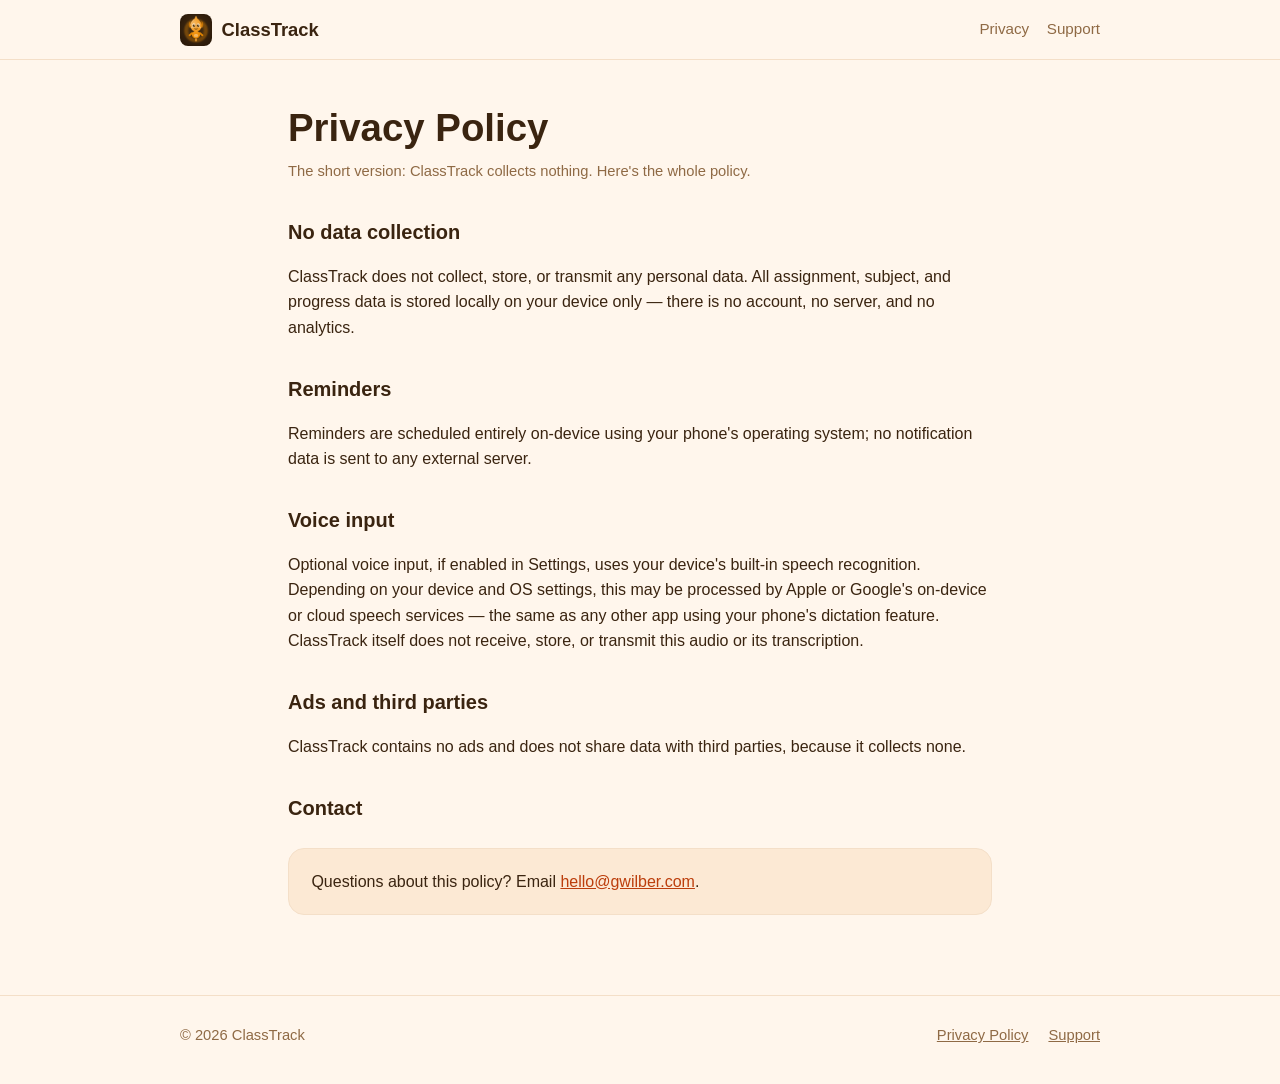
==== privacy.html @ 92e97fb7 "Build ClassTrack marketing site: home, privacy, and support pages Plain static site with no build st" ====
<!DOCTYPE html>
<html lang="en">
<head>
  <meta charset="utf-8">
  <meta name="viewport" content="width=device-width, initial-scale=1">
  <title>Privacy Policy — ClassTrack</title>
  <meta name="description" content="ClassTrack's privacy policy: no data collection, no account, no server. Everything stays on your device.">
  <link rel="icon" href="assets/favicon.png" type="image/png">
  <link rel="stylesheet" href="css/style.css">
</head>
<body>

  <header class="site-header">
    <div class="wrap">
      <a class="brand" href="index.html">
        <img src="assets/favicon.png" alt="" width="32" height="32">
        ClassTrack
      </a>
      <nav aria-label="Site">
        <a href="privacy.html" aria-current="page">Privacy</a>
        <a href="support.html">Support</a>
      </nav>
    </div>
  </header>

  <main class="page wrap">
    <h1>Privacy Policy</h1>
    <p class="updated">The short version: ClassTrack collects nothing. Here's the whole policy.</p>

    <h2>No data collection</h2>
    <p>ClassTrack does not collect, store, or transmit any personal data. All assignment, subject, and progress data is stored locally on your device only — there is no account, no server, and no analytics.</p>

    <h2>Reminders</h2>
    <p>Reminders are scheduled entirely on-device using your phone's operating system; no notification data is sent to any external server.</p>

    <h2>Voice input</h2>
    <p>Optional voice input, if enabled in Settings, uses your device's built-in speech recognition. Depending on your device and OS settings, this may be processed by Apple or Google's on-device or cloud speech services — the same as any other app using your phone's dictation feature. ClassTrack itself does not receive, store, or transmit this audio or its transcription.</p>

    <h2>Ads and third parties</h2>
    <p>ClassTrack contains no ads and does not share data with third parties, because it collects none.</p>

    <h2>Contact</h2>
    <div class="contact-card">
      <!-- TODO: confirm contact email -->
      <p>Questions about this policy? Email <a href="mailto:hello@gwilber.com">hello@gwilber.com</a>.</p>
    </div>
  </main>

  <footer class="site-footer">
    <div class="wrap">
      <span>© 2026 ClassTrack</span>
      <nav aria-label="Footer">
        <a href="privacy.html">Privacy Policy</a>
        <a href="support.html">Support</a>
      </nav>
    </div>
  </footer>

</body>
</html>
---- css/style.css ----
/* ClassTrack marketing site — Ember palette, mirrored from the app's
   src/theme/palettes.ts (emberLight / emberDark). Keep tokens in sync. */

:root {
  --bg: #FFF6EC;
  --card: #FFFFFF;
  --border: #F4DFC8;
  --text: #3A2410;
  --text-muted: #8F6A45;
  --primary: #D9480F;
  --primary-text: #FFFFFF;
  /* Darker Ember shade for small text and buttons: #D9480F is only ~4.3:1
     on white/cream, this holds >=4.5:1 (WCAG AA) on every light surface. */
  --accent-strong: #BC3E0C;
  --highlight: #FCE9D4;
  --spark: #F08C00;
  color-scheme: light dark;
}

@media (prefers-color-scheme: dark) {
  :root {
    --bg: #251507;
    --card: #31200F;
    --border: #4E351D;
    --text: #F9ECDD;
    --text-muted: #C89F73;
    --primary: #FF922B;
    --primary-text: #331602;
    --accent-strong: #FF922B;
    --highlight: #4A3115;
    --spark: #FFC94D;
  }
}

* {
  box-sizing: border-box;
}

body {
  margin: 0;
  background: var(--bg);
  color: var(--text);
  font-family: -apple-system, BlinkMacSystemFont, "Segoe UI", Roboto,
    "Helvetica Neue", Arial, sans-serif;
  line-height: 1.6;
  -webkit-font-smoothing: antialiased;
}

img {
  max-width: 100%;
  height: auto;
}

a {
  color: var(--accent-strong);
}

.wrap {
  max-width: 60rem;
  margin: 0 auto;
  padding: 0 1.25rem;
}

/* ---------- Header ---------- */

.site-header {
  border-bottom: 1px solid var(--border);
}

.site-header .wrap {
  display: flex;
  align-items: center;
  gap: 0.6rem;
  padding-top: 0.85rem;
  padding-bottom: 0.85rem;
}

.site-header .brand {
  display: flex;
  align-items: center;
  gap: 0.6rem;
  font-weight: 700;
  font-size: 1.15rem;
  color: var(--text);
  text-decoration: none;
  margin-right: auto;
}

.site-header .brand img {
  width: 2rem;
  height: 2rem;
  border-radius: 0.5rem;
}

.site-header nav {
  display: flex;
  gap: 1.1rem;
}

.site-header nav a {
  color: var(--text-muted);
  text-decoration: none;
  font-size: 0.95rem;
}

.site-header nav a:hover,
.site-header nav a:focus-visible {
  color: var(--accent-strong);
  text-decoration: underline;
}

/* ---------- Hero ---------- */

.hero {
  text-align: center;
  padding: 3.5rem 0 3rem;
}

.hero img {
  width: min(16rem, 60vw);
}

.hero h1 {
  font-size: clamp(1.9rem, 5vw, 3rem);
  line-height: 1.2;
  margin: 1.25rem auto 0.75rem;
  max-width: 22ch;
}

.hero .tagline {
  font-size: clamp(1.05rem, 2.5vw, 1.25rem);
  color: var(--text-muted);
  max-width: 42ch;
  margin: 0 auto 1.75rem;
}

.accent {
  color: var(--primary);
}

/* ---------- Store badges ---------- */

.store-badges {
  display: flex;
  flex-wrap: wrap;
  justify-content: center;
  gap: 0.75rem;
}

.store-badge {
  display: inline-flex;
  flex-direction: column;
  align-items: flex-start;
  border: 1px solid var(--border);
  background: var(--card);
  border-radius: 0.75rem;
  padding: 0.55rem 1.1rem;
  text-align: left;
  line-height: 1.3;
}

.store-badge .store {
  font-weight: 700;
}

.store-badge .soon {
  font-size: 0.78rem;
  font-weight: 700;
  text-transform: uppercase;
  letter-spacing: 0.04em;
  color: var(--accent-strong);
}

/* ---------- Sections ---------- */

section {
  padding: 2.75rem 0;
}

section h2 {
  font-size: clamp(1.5rem, 4vw, 2rem);
  line-height: 1.25;
  margin: 0 0 0.5rem;
}

section .lede {
  color: var(--text-muted);
  max-width: 55ch;
  margin: 0 0 1.75rem;
}

.section-center {
  text-align: center;
}

.section-center .lede {
  margin-left: auto;
  margin-right: auto;
}

/* ---------- Privacy banner ---------- */

.privacy-banner {
  background: var(--highlight);
  border-top: 1px solid var(--border);
  border-bottom: 1px solid var(--border);
  text-align: center;
}

.privacy-banner h2,
.privacy-banner .lede {
  margin-left: auto;
  margin-right: auto;
}

.privacy-banner .lede {
  color: var(--text);
  margin-bottom: 1.25rem;
}

.privacy-points {
  list-style: none;
  margin: 0 0 1.5rem;
  padding: 0;
  display: flex;
  flex-wrap: wrap;
  justify-content: center;
  gap: 0.6rem;
}

.privacy-points li {
  background: var(--card);
  border: 1px solid var(--border);
  border-radius: 999px;
  padding: 0.35rem 1rem;
  font-size: 0.95rem;
  font-weight: 600;
}

/* ---------- Feature cards ---------- */

.features {
  display: grid;
  grid-template-columns: repeat(auto-fit, minmax(15rem, 1fr));
  gap: 1rem;
}

.feature {
  background: var(--card);
  border: 1px solid var(--border);
  border-radius: 1rem;
  padding: 1.4rem 1.3rem;
}

.feature .emoji {
  font-size: 1.7rem;
  display: block;
  margin-bottom: 0.5rem;
}

.feature h3 {
  margin: 0 0 0.4rem;
  font-size: 1.1rem;
}

.feature p {
  margin: 0;
  color: var(--text-muted);
  font-size: 0.97rem;
}

/* ---------- Buttons ---------- */

.button {
  display: inline-block;
  background: var(--accent-strong);
  color: var(--primary-text);
  font-weight: 700;
  text-decoration: none;
  border-radius: 0.75rem;
  padding: 0.7rem 1.4rem;
}

.button:hover,
.button:focus-visible {
  filter: brightness(1.08);
}

/* ---------- Footer ---------- */

.site-footer {
  border-top: 1px solid var(--border);
  padding: 1.75rem 0 2.25rem;
  color: var(--text-muted);
  font-size: 0.92rem;
}

.site-footer .wrap {
  display: flex;
  flex-wrap: wrap;
  align-items: center;
  gap: 0.5rem 1.5rem;
}

.site-footer nav {
  display: flex;
  gap: 1.25rem;
  margin-left: auto;
}

.site-footer a {
  color: var(--text-muted);
}

.site-footer a:hover,
.site-footer a:focus-visible {
  color: var(--accent-strong);
}

/* ---------- Inner pages (privacy / support) ---------- */

.page {
  padding: 2.75rem 0 3.5rem;
  max-width: 44rem;
}

.page h1 {
  font-size: clamp(1.7rem, 4.5vw, 2.4rem);
  line-height: 1.25;
  margin: 0 0 0.5rem;
}

.page .updated {
  color: var(--text-muted);
  font-size: 0.92rem;
  margin: 0 0 2rem;
}

.page h2 {
  font-size: 1.25rem;
  margin: 2rem 0 0.5rem;
}

.page p,
.page li {
  color: var(--text);
}

.contact-card {
  background: var(--highlight);
  border: 1px solid var(--border);
  border-radius: 1rem;
  padding: 1.25rem 1.4rem;
  margin: 1.5rem 0;
}

.contact-card p {
  margin: 0;
}

details {
  border: 1px solid var(--border);
  border-radius: 0.75rem;
  background: var(--card);
  padding: 0.75rem 1.1rem;
  margin: 0 0 0.75rem;
}

details summary {
  font-weight: 600;
  cursor: pointer;
}

details p {
  color: var(--text-muted);
  margin: 0.6rem 0 0.25rem;
}
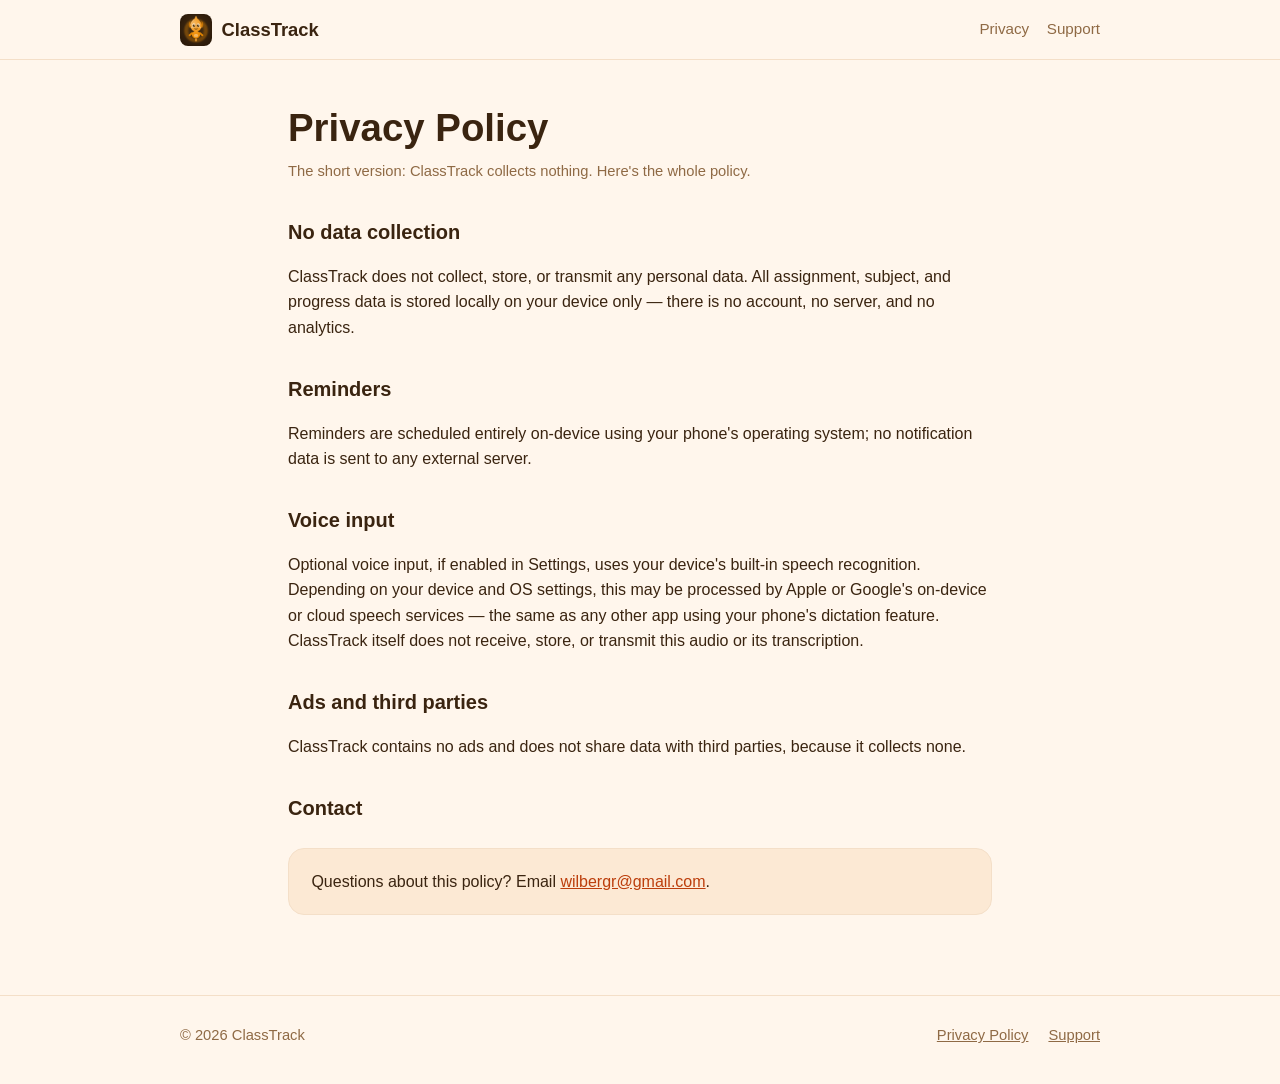
==== commit a11e10ed: "Update privacy.html" ====
--- a/privacy.html
+++ b/privacy.html
@@ -41,8 +41,7 @@
 
     <h2>Contact</h2>
     <div class="contact-card">
-      <!-- TODO: confirm contact email -->
-      <p>Questions about this policy? Email <a href="mailto:hello@gwilber.com">hello@gwilber.com</a>.</p>
+      <p>Questions about this policy? Email <a href="mailto:wilbergr@gmail.com">wilbergr@gmail.com</a>.</p>
     </div>
   </main>
 
